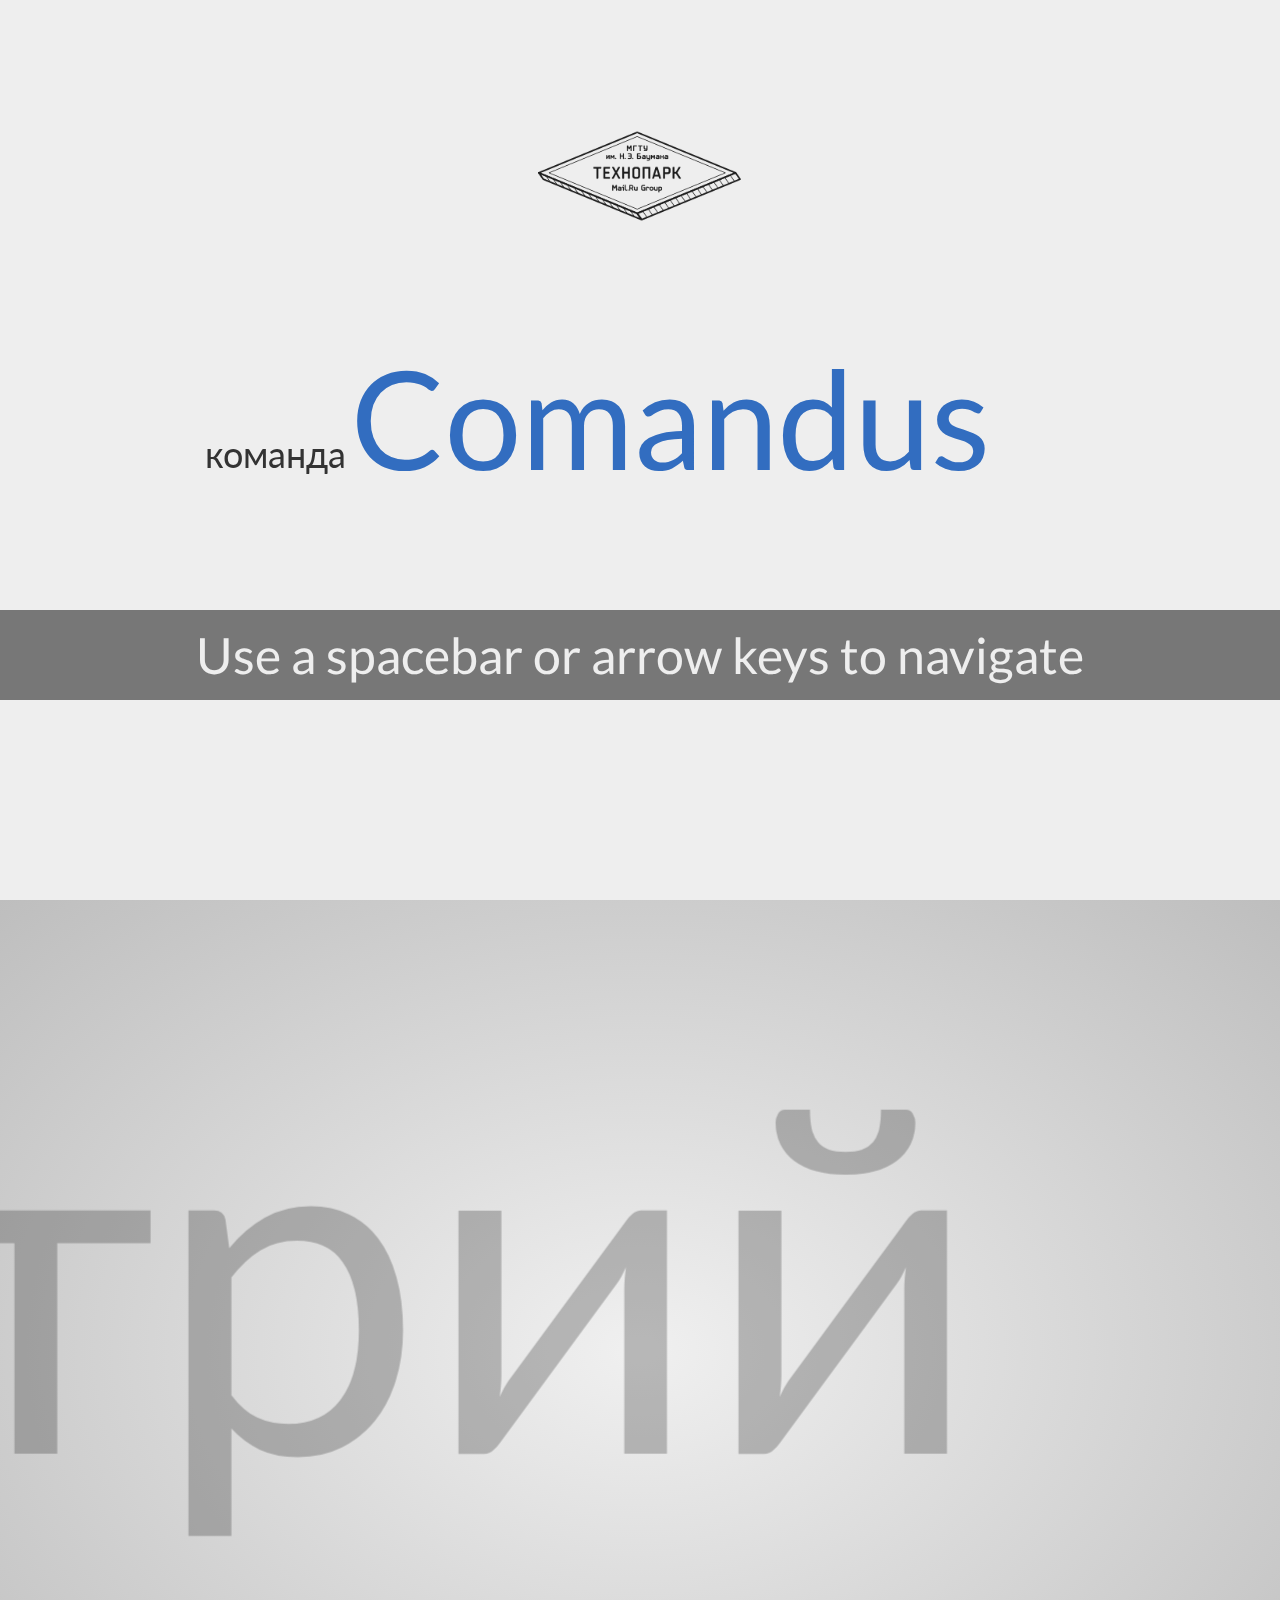
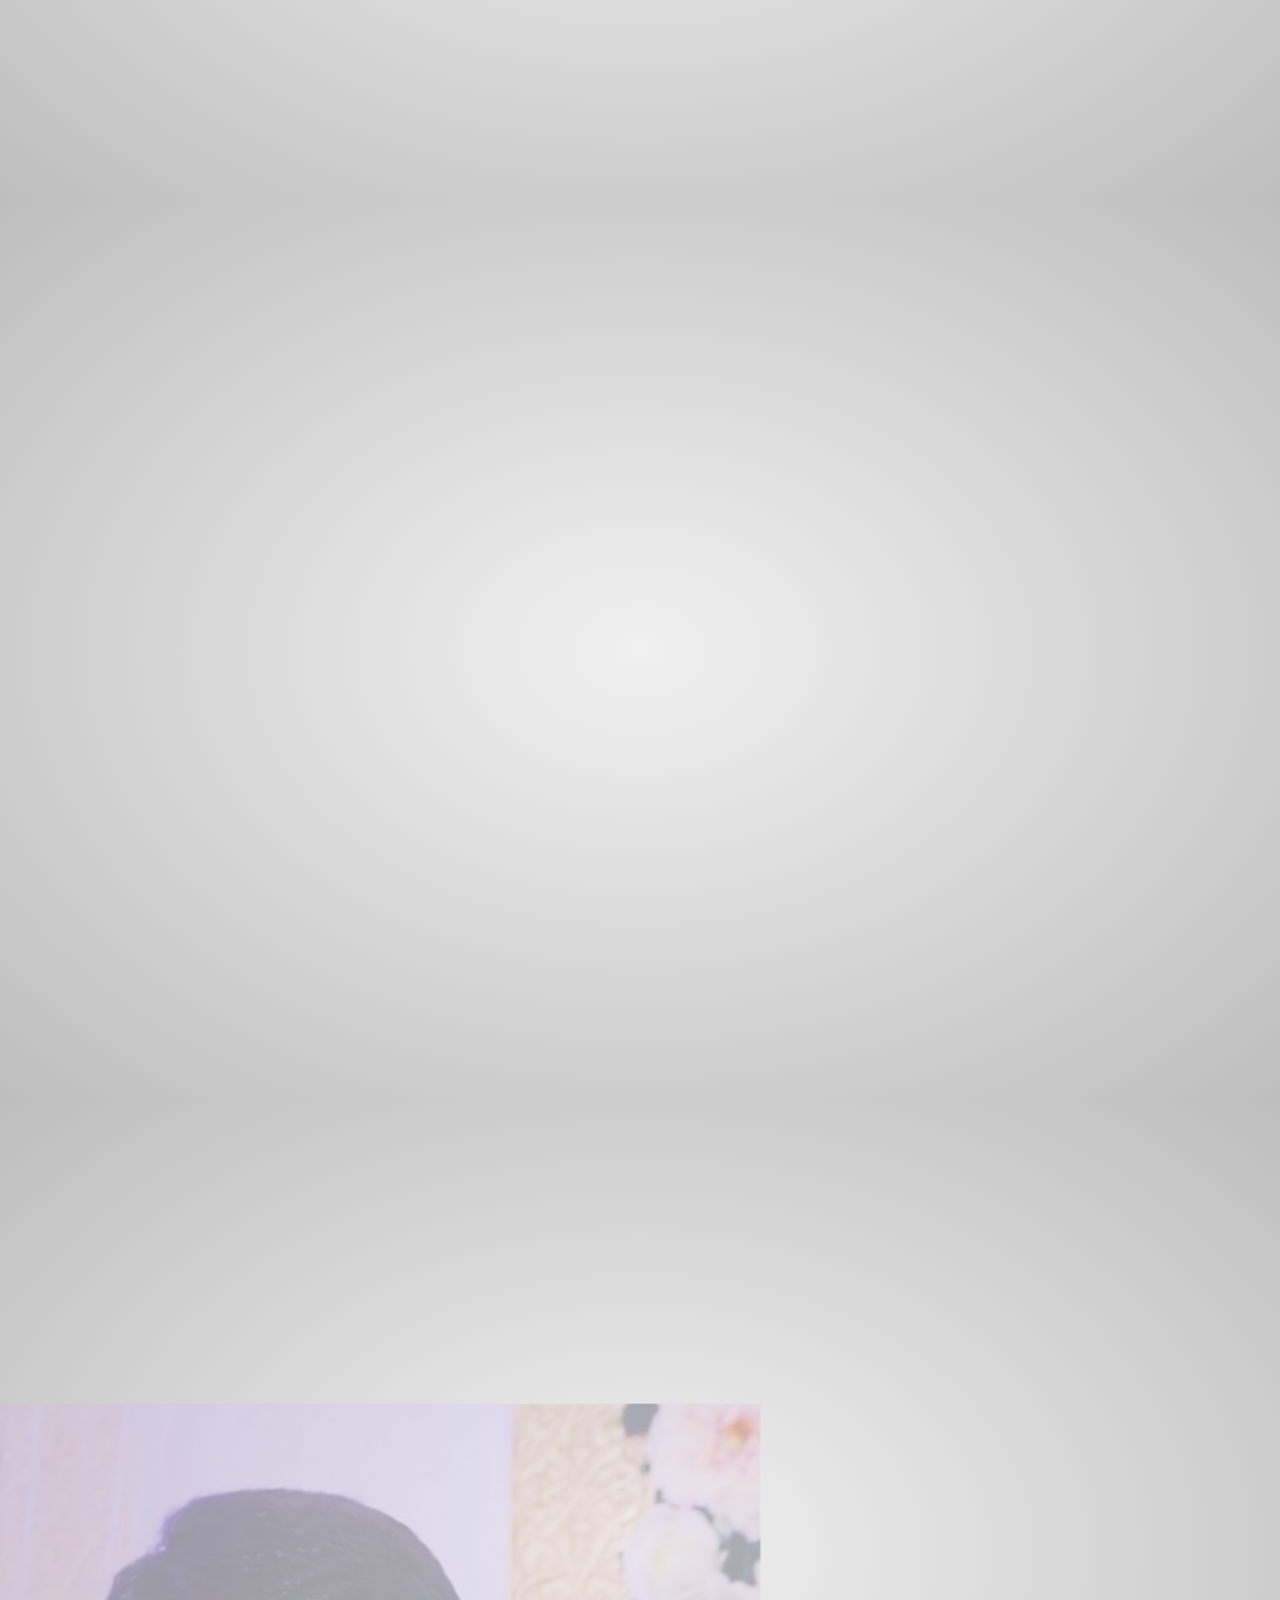
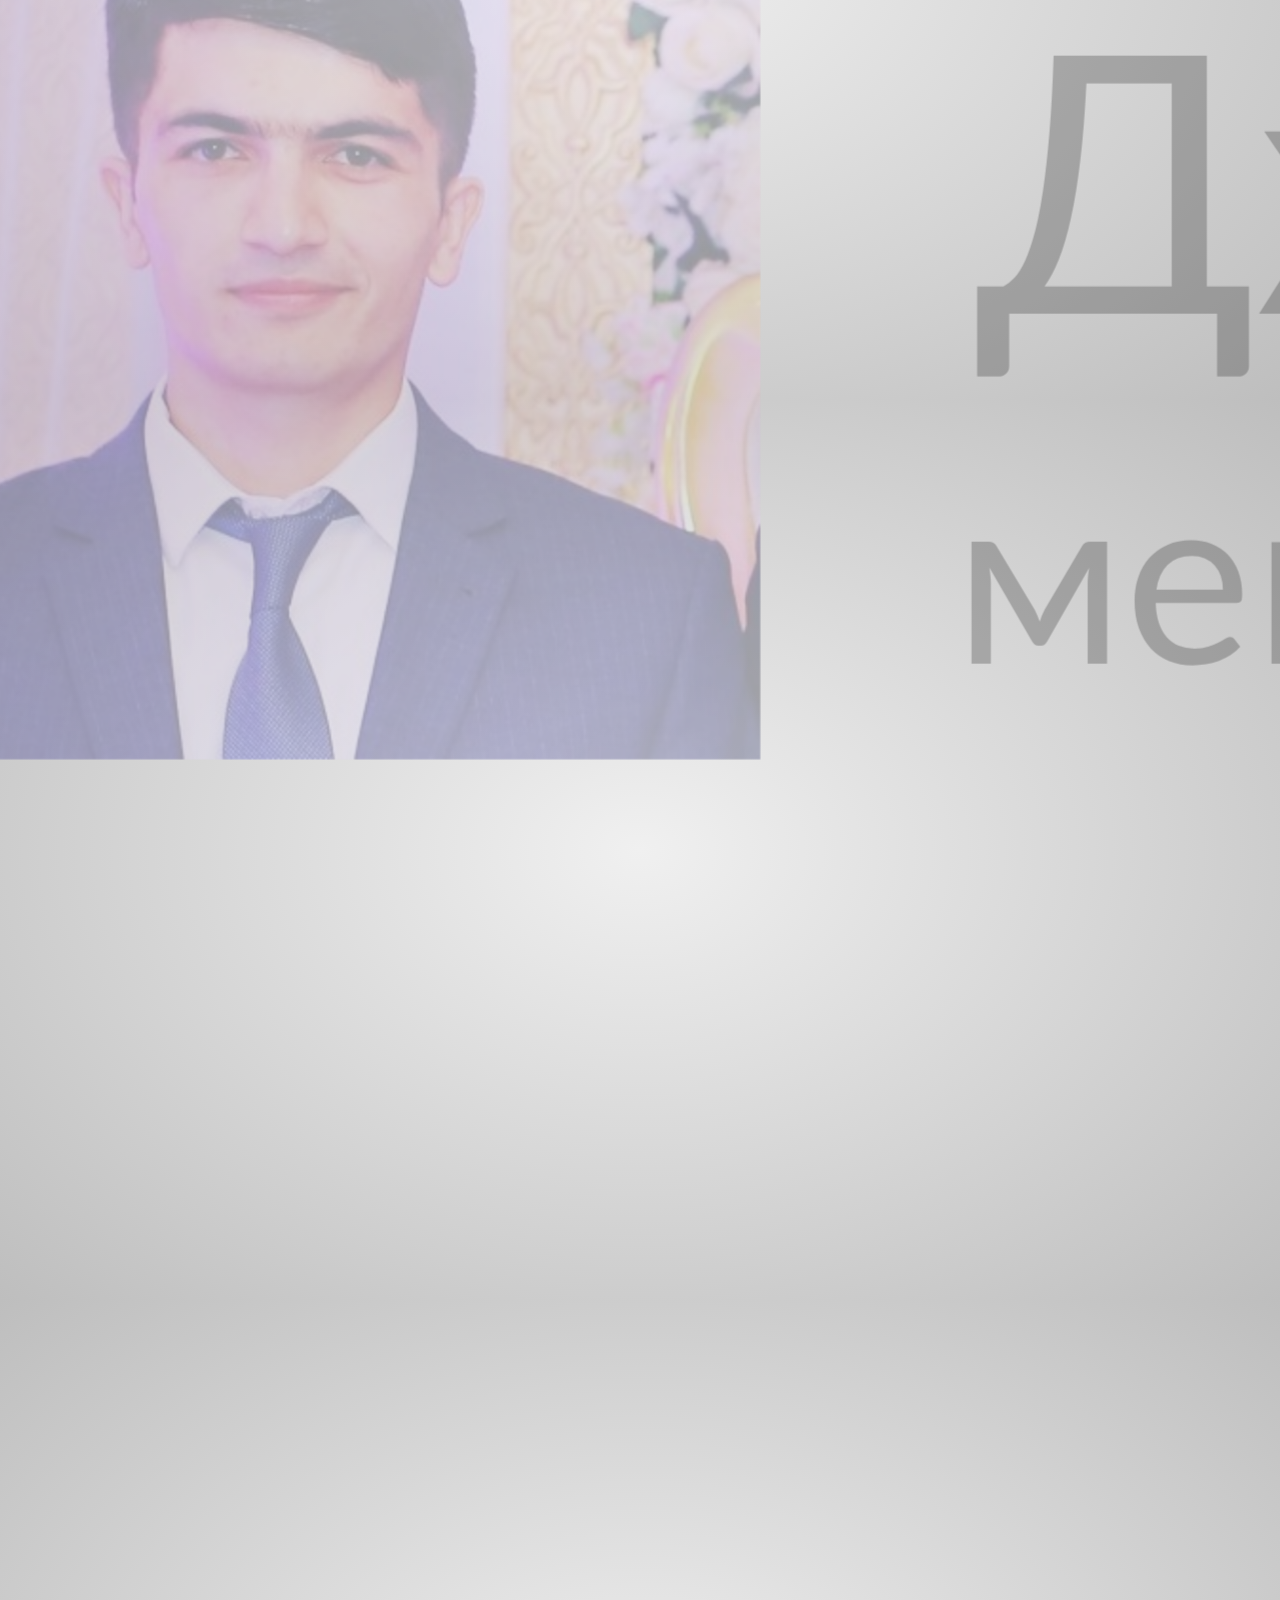
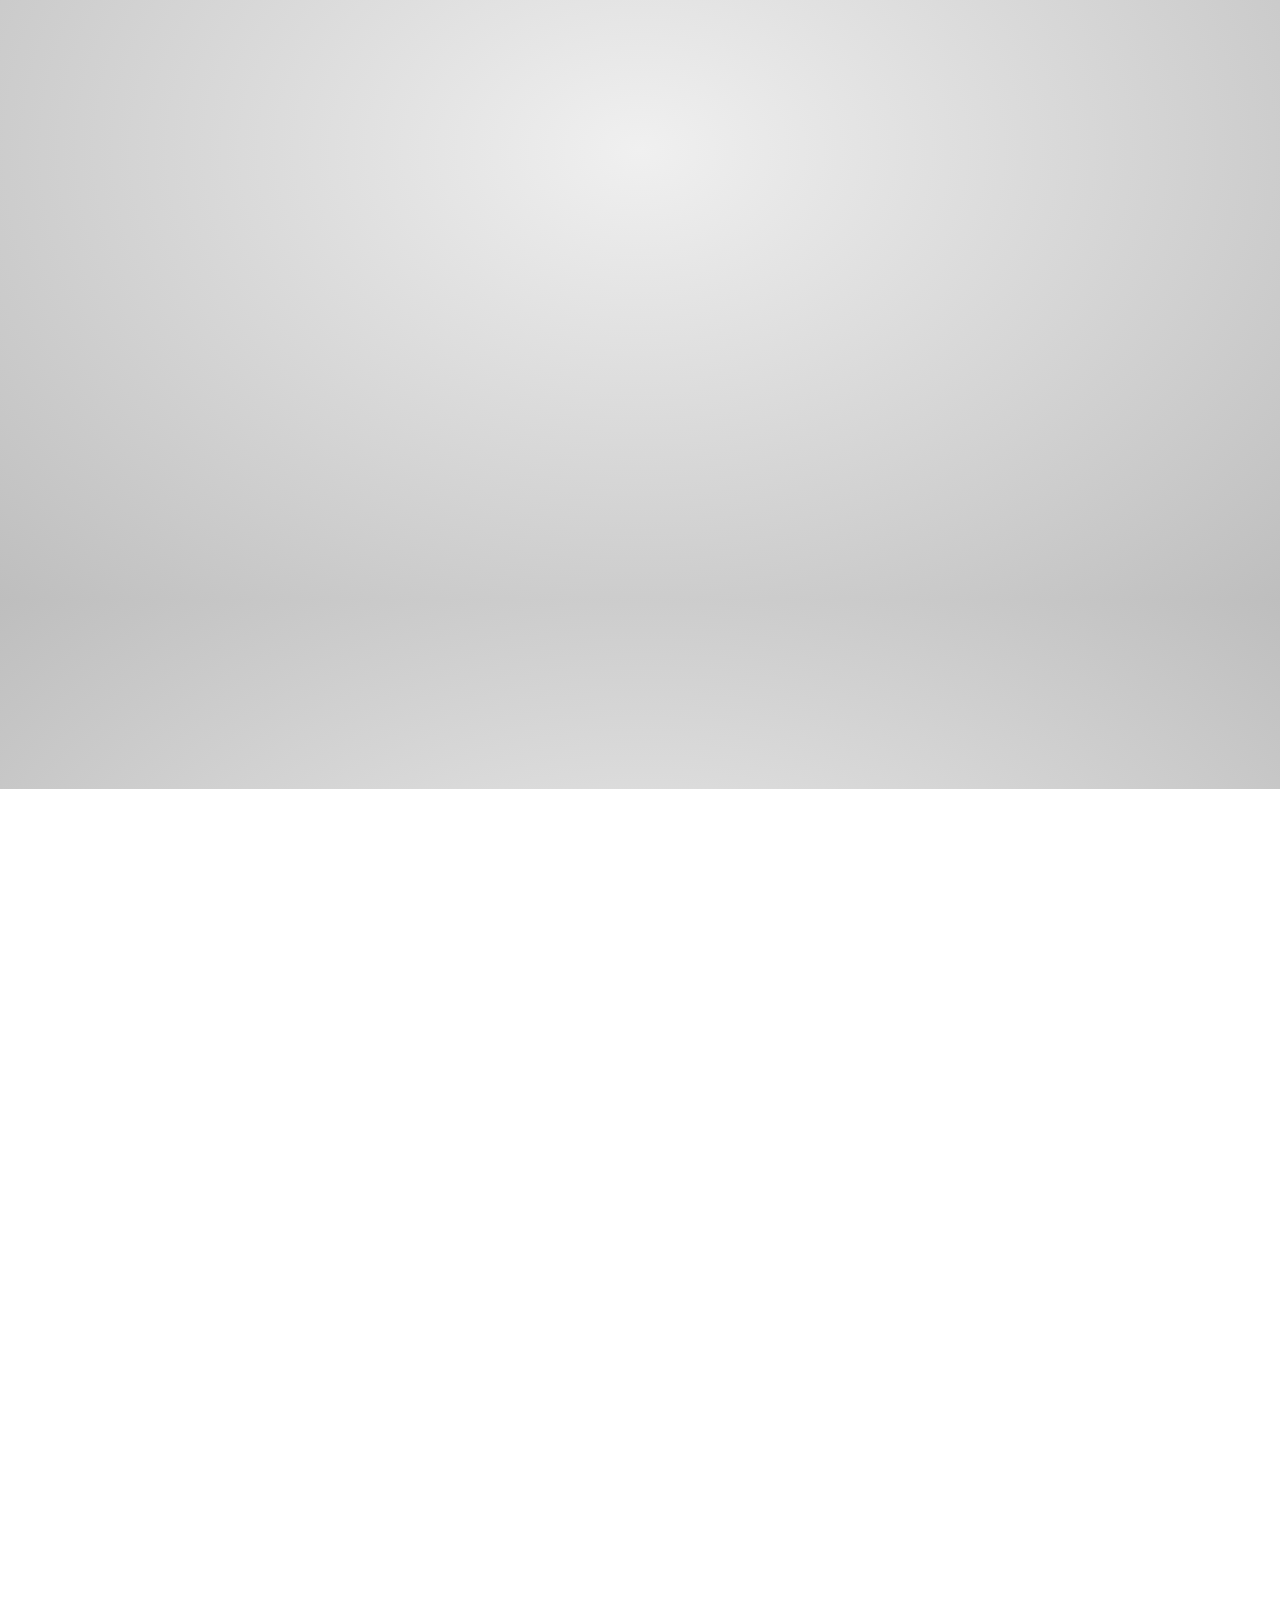
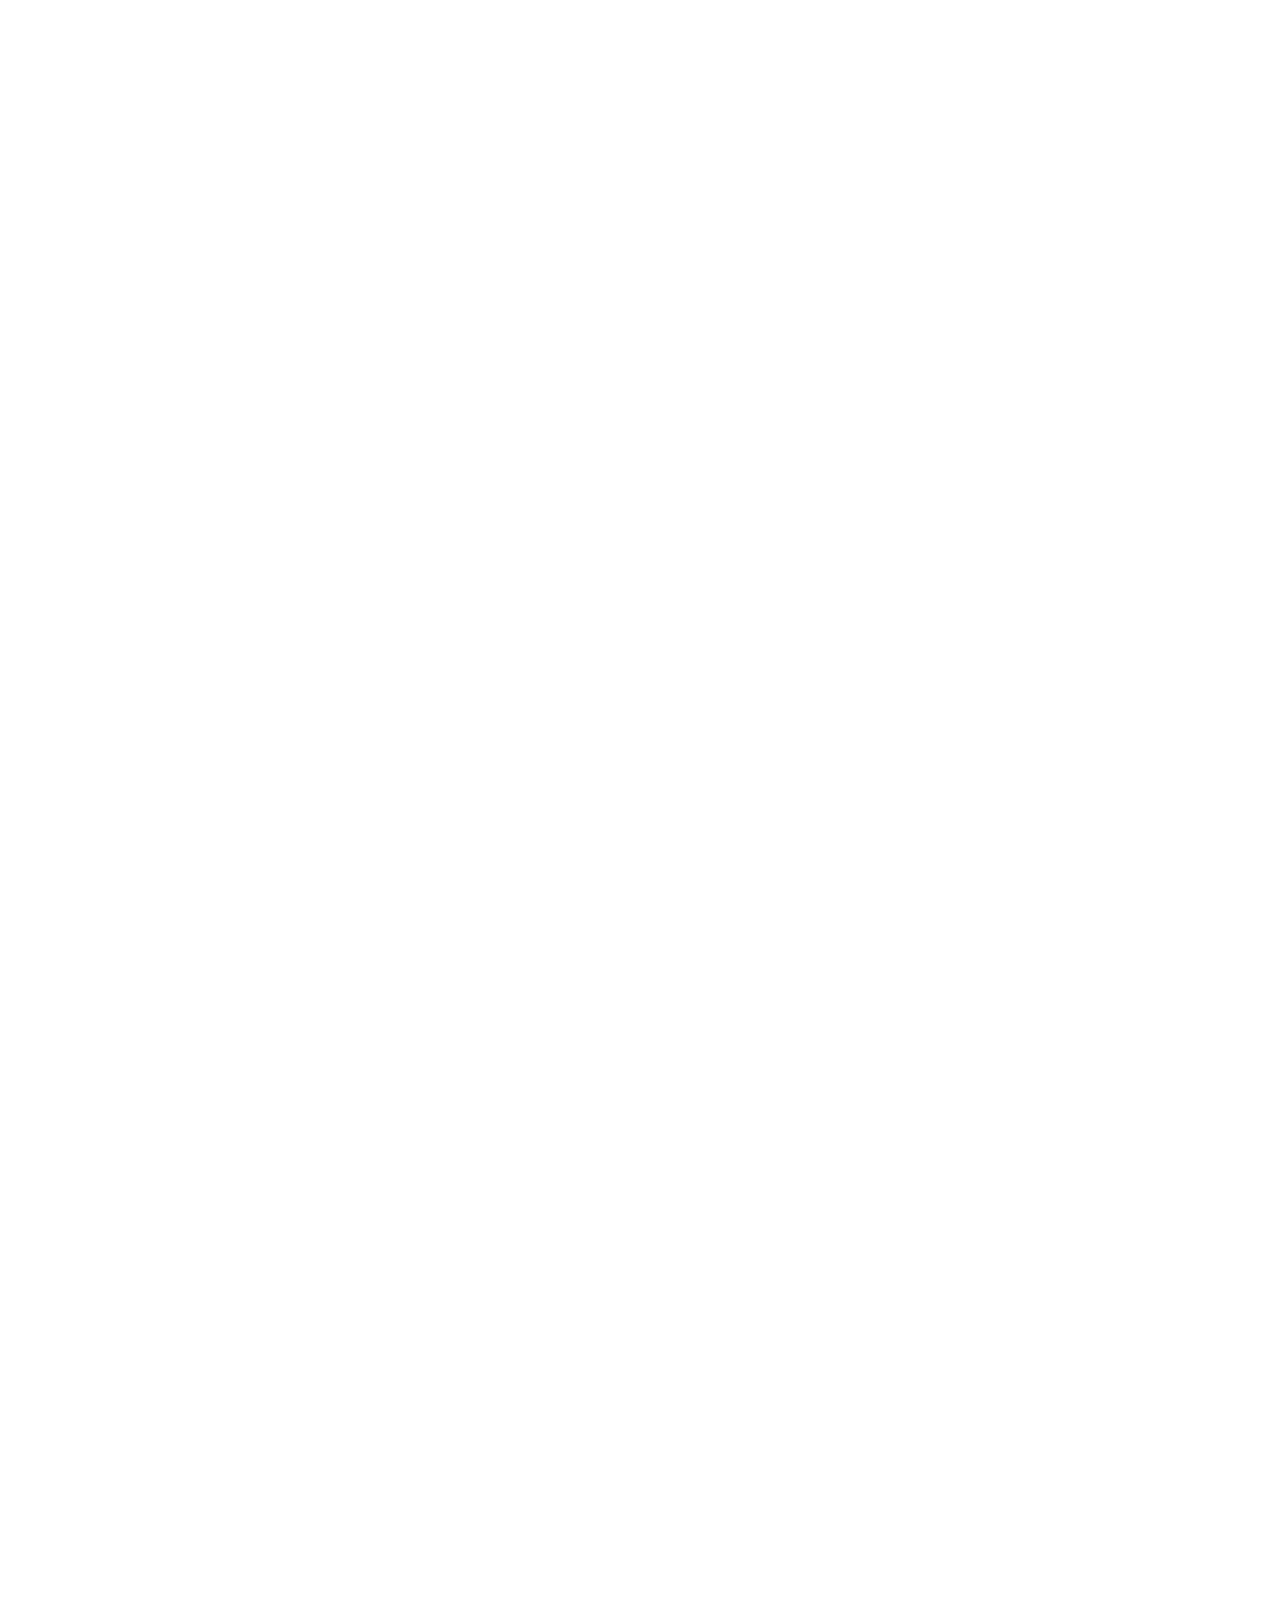
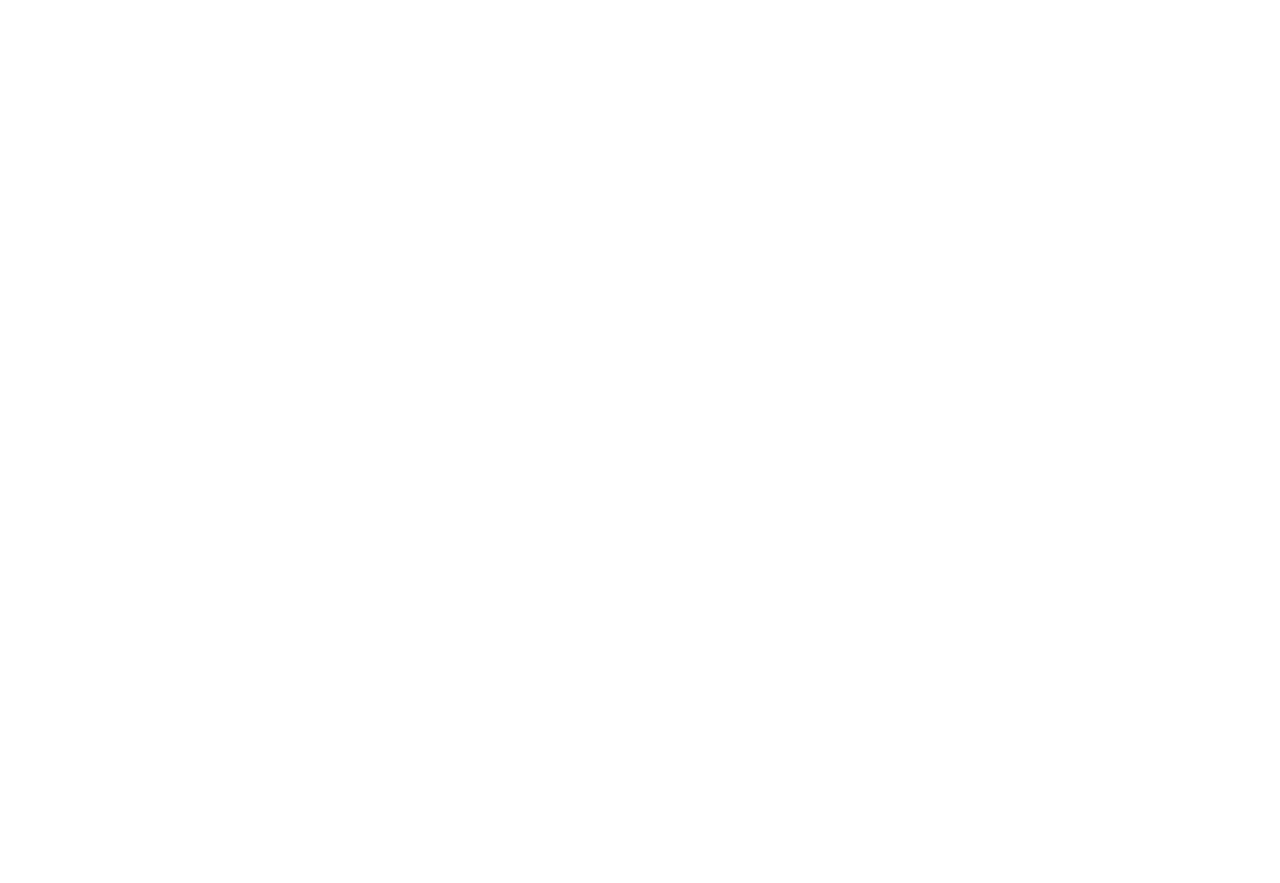
==== strut/index.html @ ec073941 "предзащита" ====
<!-- saved from url=(0058)http://strut.io/editor/preview_export/impress.html#/step-1 -->
<html style="height: 100%;">
<head>
	<meta http-equiv="Content-Type" content="text/html; charset=UTF-8">

	<meta name="viewport" content="width=device-width, minimum-scale=1, maximum-scale=1, user-scalable=no">
	<meta name="apple-mobile-web-app-capable" content="yes">
	<title>Deck Title</title>

	<meta name="description" content="TODO">
	<meta name="author" content="TODO">

	<style>
		.componentContainer {
			position: absolute;
			line-height: normal;
			/*-webkit-transform-origin: 135% 135%;
			-moz-transform-origin: 135% 135%;
			transform-origin: 135% 135%;*/
		}

		.transformContainer {
			-webkit-transform-origin: 0 0;
			-moz-transform-origin: 0 0;
			transform-origin: 0 0;
		}

		.bg {
			width: 100%;
			height: 100%;
		}
	</style>

	<link rel="stylesheet" href="Yunsov%20N_files/default-reset.css">
	<link href="Yunsov%20N_files/main.css" rel="stylesheet" type="text/css">
	<link rel="stylesheet" href="Yunsov%20N_files/default.css" id="theme">
	<link href="Yunsov%20N_files/web-fonts.css" rel="stylesheet" type="text/css">
	<link href="Yunsov%20N_files/backgroundClasses.css" rel="stylesheet" type="text/css">
	<link href="Yunsov%20N_files/surfaceClasses.css" rel="stylesheet" type="text/css">

	<link rel="shortcut icon" href="http://strut.io/editor/preview_export/favicon.png" type="image/png">
	<link rel="apple-touch-icon" href="http://strut.io/editor/preview_export/apple-touch-icon.png" type="image/png">

	<style>
		.reveal.themedArea {
			display: block;
			position: absolute;
			top: 0px;
			left: 0px;
			z-index: 0;
			width: 100%;
			height: 100%;
		}
	</style>

	<script async="" src="https://www.google-analytics.com/analytics.js"></script>
	<script type="text/javascript" src="Yunsov%20N_files/dataset-shim.js.Без названия"></script>
	<script type="text/javascript" src="Yunsov%20N_files/impress.js.Без названия"></script>

	<script src="Yunsov%20N_files/onready.js.Без названия"></script>
	<script src="Yunsov%20N_files/loadPresentation.js.Без названия"></script>
	<script>
		ready(function () {
			if (document.getElementById('launched-placeholder'))
				loadPresentation();

			if (!window.presStarted) {
				startPres(document, window);
				impress().init();
			}

			if ("ontouchstart" in document.documentElement) {
				document.querySelector(".hint").innerHTML =
					"<p>Tap on the left or right to navigate</p>";
			}
		});
	</script>
	<script>
		(function (i, s, o, g, r, a, m) {
			i['GoogleAnalyticsObject'] = r;
			i[r] = i[r] || function () {
				(i[r].q = i[r].q || []).push(arguments)
			}, i[r].l = 1 * new Date();
			a = s.createElement(o),
				m = s.getElementsByTagName(o)[0];
			a.async = 1;
			a.src = g;
			m.parentNode.insertBefore(a, m)
		})(window, document, 'script', 'https://www.google-analytics.com/analytics.js', 'ga');

		ga('create', 'UA-42322531-1', 'strut.io');
		ga('send', 'pageview');
	</script>
</head>
<body class="impress-supported impress-enabled" style="height: 100%; overflow: hidden;">
<style type="text/css">
	/*.example {
		border: 4px groove orange;
	}*/
</style>
<style>

</style>
<style>


</style>
<!-- This is a work around / hack to get the user's browser to download the fonts
 if they decide to save the presentation. -->
<div style="visibility: hidden; width: 0px; height: 0px">
	<img src="Yunsov%20N_files/Lato-Bold.woff">
	<img src="Yunsov%20N_files/HammersmithOne.woff">
	<img src="Yunsov%20N_files/Droid-Sans-Mono.woff">
	<img src="Yunsov%20N_files/Gorditas-Regular.woff">
	<img src="Yunsov%20N_files/FredokaOne-Regular.woff">
	<img src="Yunsov%20N_files/Ubuntu.woff">
	<img src="Yunsov%20N_files/Ubuntu-Bold.woff">
	<img src="Yunsov%20N_files/PressStart2P-Regular.woff">
	<img src="Yunsov%20N_files/Lato-BoldItalic.woff">
	<img src="Yunsov%20N_files/AbrilFatface-Regular.woff">
	<img src="Yunsov%20N_files/Lato-Regular.woff">
</div>

<div class="fallback-message">
	<p>Your browser <b>doesn't support the features required</b> by impress.js, so you are presented with a simplified
		version of this presentation.</p>
	<p>For the best experience please use the latest <b>Chrome</b>, <b>Safari</b> or <b>Firefox</b> browser.</p>
</div>

<div class="bg  strut-surface">
	<div class="bg innerBg strut-slide-0">
		<div id="impress"
			 style="position: absolute; transform-origin: left top 0px; transition: all 0ms ease-in-out 0ms; transform-style: preserve-3d; top: 50%; left: 50%; transform: perspective(3310.34px) scale(0.302083);">
			<div style="position: absolute; transform-origin: left top 0px; transition: all 0ms ease-in-out 0ms; transform-style: preserve-3d; transform: rotateZ(0deg) rotateY(0deg) rotateX(0deg) translate3d(-2457.6px, -2764.8px, 0px);">

				<div class="step active present" data-state="strut-slide-0 bg-surf-grad-smoke "
					 data-x="5789.013333333333" data-y="4224" data-z="100" data-scale="1" id="step-1"
					 style="position: absolute; transform: translate(-50%, -50%) translate3d(5789.01px, 4224px, 100px) rotateX(0deg) rotateY(0deg) rotateZ(0deg) scale(1); transform-style: preserve-3d;">
					<div class=" slideContainer strut-slide-0" style="width: 1024px; height: 768px;">
						<div class="themedArea">

						</div>
						<div class="componentContainer "
							 style="top: 269px; left: 223px; -webkit-transform:   ; -moz-transform:   ; transform:   ; width: NaNpx; height: NaNpx;">
							<div class="transformContainer" style="-webkit-transform: scale(1, 1);
-moz-transform: scale(1, 1);
transform: scale(1, 1)">
								<div style="font-size: 137px;" class="antialias">
									<font color="#326dc0">Comandus</font>
								</div>
							</div>
						</div>
						<div class="componentContainer "
							 style="top: 366px; left: 77px; -webkit-transform:   ; -moz-transform:   ; transform:   ; width: NaNpx; height: NaNpx;">
							<div class="transformContainer" style="-webkit-transform: scale(1, 1);
-moz-transform: scale(1, 1);
transform: scale(1, 1)">
								<div style="font-size: 36px;" class="antialias">
									<font>команда</font>
								</div>
							</div>
						</div>
						<div class="componentContainer "
							 style="top: 32px; left: 410px; -webkit-transform:   ; -moz-transform:   ; transform:   ; width: 204px; height: 156.92px;">
							<div class="transformContainer" style="-webkit-transform: scale(0.78, 0.78);
-moz-transform: scale(0.78, 0.78);
transform: scale(0.78, 0.78)">
								<img src="[data-uri]">
							</div>
						</div>
					</div>
				</div>
				<div class="step past next" data-state="strut-slide-1 bg-surf-grad-smoke " data-x="6553.6"
					 data-y="4807.68" data-scale="10" data-z="100" id="step-2"
					 style="position: absolute; transform: translate(-50%, -50%) translate3d(6553.6px, 4807.68px, 100px) rotateX(0deg) rotateY(0deg) rotateZ(0deg) scale(10); transform-style: preserve-3d;">
					<div class=" slideContainer strut-slide-1" style="width: 1024px; height: 768px;">
						<div class="themedArea">

						</div>
						<div class="componentContainer "
							 style="top: 581px; left: 352px; -webkit-transform:   ; -moz-transform:   ; transform:   ; width: 96px; height: 96px;">
							<div class="transformContainer" style="-webkit-transform: scale(0.19, 0.19);
-moz-transform: scale(0.19, 0.19);
transform: scale(0.19, 0.19)"><img src="./../images/jaxa.jpg">
							</div>
						</div>
						<div class="componentContainer "
							 style="top: 331px; left: 557px; -webkit-transform:   ; -moz-transform:   ; transform:   ; width: 146px; height: 146px;">
							<div class="transformContainer" style="-webkit-transform: scale(0.3, 0.3);
-moz-transform: scale(0.3, 0.3);
transform: scale(0.3, 0.3)"><img src="../images/nozim.jpeg">
							</div>
						</div>
						<div class="componentContainer "
							 style="top: 331px; left: 88px; -webkit-transform:   ; -moz-transform:   ; transform:   ; width: 149px; height: 149.13px;">
							<div class="transformContainer" style="-webkit-transform: scale(0.13, 0.13);
-moz-transform: scale(0.13, 0.13);
transform: scale(0.13, 0.13)"><img src="./../images/dima.jpg">
							</div>
						</div>
						<div class="componentContainer "
							 style="top: 138px; left: 562px; -webkit-transform:   ; -moz-transform:   ; transform:   ; width: 143px; height: 143px;">
							<div class="transformContainer" style="-webkit-transform: scale(0.22, 0.22);
-moz-transform: scale(0.22, 0.22);
transform: scale(0.22, 0.22)"><img src="./../images/sasha.jpg">
							</div>
						</div>
						<div class="componentContainer "
							 style="top: 143px; left: 88px; -webkit-transform:   ; -moz-transform:   ; transform:   ; width: 147px; height: 146.8px;">
							<div class="transformContainer" style="-webkit-transform: scale(0.2, 0.2);
-moz-transform: scale(0.2, 0.2);
transform: scale(0.2, 0.2)"><img src="./../images/dasha.jpg">
							</div>
						</div>
						<div class="componentContainer "
							 style="top: 596px; left: 469px; -webkit-transform:   ; -moz-transform:   ; transform:   ; width: NaNpx; height: NaNpx;">
							<div class="transformContainer" style="-webkit-transform: scale(1, 1);
-moz-transform: scale(1, 1);
transform: scale(1, 1)">
								<div style="font-size: 36px;" class="antialias">
									Джахонгир<br>
								</div>
							</div>
						</div>
						<div class="componentContainer "
							 style="top: 181px; left: 730px; -webkit-transform:   ; -moz-transform:   ; transform:   ; width: NaNpx; height: NaNpx;">
							<div class="transformContainer" style="-webkit-transform: scale(1, 1);
-moz-transform: scale(1, 1);
transform: scale(1, 1)">
								<div style="font-size: 48px;" class="antialias">
									Александр<br>
								</div>
							</div>
						</div>
						<div class="componentContainer "
							 style="top: 186px; left: 259px; -webkit-transform:   ; -moz-transform:   ; transform:   ; width: NaNpx; height: NaNpx;">
							<div class="transformContainer" style="-webkit-transform: scale(1, 1);
-moz-transform: scale(1, 1);
transform: scale(1, 1)">
								<div style="font-size: 48px;" class="antialias">
									Даша<br>
								</div>
							</div>
						</div>
						<div class="componentContainer "
							 style="top: 379px; left: 263px; -webkit-transform:   ; -moz-transform:   ; transform:   ; width: NaNpx; height: NaNpx;">
							<div class="transformContainer" style="-webkit-transform: scale(1, 1);
-moz-transform: scale(1, 1);
transform: scale(1, 1)">
								<div style="font-size: 48px;" class="antialias">
									Дмитрий<br>
								</div>
							</div>
						</div>
						<div class="componentContainer "
							 style="top: 17px; left: 334px; -webkit-transform:   ; -moz-transform:   ; transform:   ; width: NaNpx; height: NaNpx;">
							<div class="transformContainer" style="-webkit-transform: scale(1, 1);
-moz-transform: scale(1, 1);
transform: scale(1, 1)">
								<div style="font-size: 61px;" class="antialias">
									Участники<br>
								</div>
							</div>
						</div>
						<div class="componentContainer "
							 style="top: 643px; left: 467px; -webkit-transform:   ; -moz-transform:   ; transform:   ; width: NaNpx; height: NaNpx;">
							<div class="transformContainer" style="-webkit-transform: scale(1, 1);
-moz-transform: scale(1, 1);
transform: scale(1, 1)">
								<div style="font-size: 24px;" class="antialias">
									<font>ментор</font>
								</div>
							</div>
						</div>
						<div class="componentContainer "
							 style="top: 449px; left: 264px; -webkit-transform:   ; -moz-transform:   ; transform:   ; width: NaNpx; height: NaNpx;">
							<div class="transformContainer" style="-webkit-transform: scale(1, 1);
-moz-transform: scale(1, 1);
transform: scale(1, 1)">
								<div style="font-size: 24px;" class="antialias">
									<font>Бэкенд</font>
								</div>
							</div>
						</div>
						<div class="componentContainer "
							 style="top: 256px; left: 257px; -webkit-transform:   ; -moz-transform:   ; transform:   ; width: NaNpx; height: NaNpx;">
							<div class="transformContainer" style="-webkit-transform: scale(1, 1);
-moz-transform: scale(1, 1);
transform: scale(1, 1)">
								<div style="font-size: 24px;" class="antialias">
									<font>Бэкенд</font>
								</div>
							</div>
						</div>
						<div class="componentContainer "
							 style="top: 241px; left: 726px; -webkit-transform:   ; -moz-transform:   ; transform:   ; width: NaNpx; height: NaNpx;">
							<div class="transformContainer" style="-webkit-transform: scale(1, 1);
-moz-transform: scale(1, 1);
transform: scale(1, 1)">
								<div style="font-size: 24px;" class="antialias">
									<font>Фронтенд</font>
								</div>
							</div>
						</div>
						<div class="componentContainer "
							 style="top: 442px; left: 737px; -webkit-transform:   ; -moz-transform:   ; transform:   ; width: NaNpx; height: NaNpx;">
							<div class="transformContainer" style="-webkit-transform: scale(1, 1);
-moz-transform: scale(1, 1);
transform: scale(1, 1)">
								<div style="font-size: 24px;" class="antialias">
									<font>Фуллстек</font>
								</div>
							</div>
						</div>
						<div class="componentContainer "
							 style="top: 382px; left: 738px; -webkit-transform:   ; -moz-transform:   ; transform:   ; width: NaNpx; height: NaNpx;">
							<div class="transformContainer" style="-webkit-transform: scale(1, 1);
-moz-transform: scale(1, 1);
transform: scale(1, 1)">
								<div style="font-size: 48px;" class="antialias">
									Нозим<br>
								</div>
							</div>
						</div>
					</div>
				</div>


				<div class="step past" data-state="strut-slide-2 bg-surf-grad-smoke " data-x="6594.56" data-y="4945.92"
					 data-scale="10" data-z="100" id="step-3"
					 style="position: absolute; transform: translate(-50%, -50%) translate3d(6594.56px, 4945.92px, 100px) rotateX(0deg) rotateY(0deg) rotateZ(0deg) scale(10); transform-style: preserve-3d;">
					<div class=" slideContainer strut-slide-2" style="width: 1024px; height: 768px;">
						<div class="themedArea">

						</div>
						<div class="componentContainer "
							 style="top: 97px; left: 190px; -webkit-transform:   ; -moz-transform:   ; transform:   ; width: 61px; height: 61px;">
							<div class="transformContainer" style="-webkit-transform: scale(0.25, 0.25);
-moz-transform: scale(0.25, 0.25);
transform: scale(0.25, 0.25)"><img src="./../images/gopher.png">
							</div>
						</div>
						<div class="componentContainer "
							 style="top: 112px; left: 649px; -webkit-transform:   ; -moz-transform:   ; transform:   ; width: 83px; height: 46.66px;">
							<div class="transformContainer" style="-webkit-transform: scale(0.14, 0.14);
-moz-transform: scale(0.14, 0.14);
transform: scale(0.14, 0.14)"><img src="./../images/js.png">
							</div>
						</div>
						<div class="componentContainer "
							 style="top: 299px; left: 659px; -webkit-transform: rotate(-3.12rad)  ; -moz-transform: rotate(-3.12rad)  ; transform: rotate(-3.12rad)  ; width: 52px; height: 52px;">
							<div class="transformContainer" style="-webkit-transform: scale(0.22, 0.22);
-moz-transform: scale(0.22, 0.22);
transform: scale(0.22, 0.22)"><img src="./../images/gopher.png">
							</div>
						</div>
						<div class="componentContainer "
							 style="top: 300px; left: 598px; -webkit-transform: rotate(0.02rad)  ; -moz-transform: rotate(0.02rad)  ; transform: rotate(0.02rad)  ; width: 83px; height: 46.66px;">
							<div class="transformContainer" style="-webkit-transform: scale(0.14, 0.14);
-moz-transform: scale(0.14, 0.14);
transform: scale(0.14, 0.14)"><img src="./../images/js.png">
							</div>
						</div>
						<div class="componentContainer "
							 style="top: 293px; left: 195px; -webkit-transform:   ; -moz-transform:   ; transform:   ; width: 61px; height: 61px;">
							<div class="transformContainer" style="-webkit-transform: scale(0.25, 0.25);
-moz-transform: scale(0.25, 0.25);
transform: scale(0.25, 0.25)"><img src="./../images/gopher.png">
							</div>
						</div>
					</div>
				</div>
				<div class="step future" data-state="strut-slide-3 bg-surf-grad-smoke " data-x="3563.52"
					 data-y="11120.64" data-rotate-y="85.94366926962348" data-scale="4" data-z="100" id="step-4"
					 style="position: absolute; transform: translate(-50%, -50%) translate3d(3563.52px, 11120.6px, 100px) rotateX(0deg) rotateY(85.9437deg) rotateZ(0deg) scale(4); transform-style: preserve-3d;">
					<div class=" slideContainer strut-slide-3" style="width: 1024px; height: 768px;">
						<div class="themedArea">

						</div>
						<div class="componentContainer "
							 style="top: 312px; left: 116px; -webkit-transform:   ; -moz-transform:   ; transform:   ; width: NaNpx; height: NaNpx;">
							<div class="transformContainer" style="-webkit-transform: scale(1, 1);
-moz-transform: scale(1, 1);
transform: scale(1, 1)">
								<div style="font-size: 36px;" class="antialias">
									<font face="Ubuntu">название проекта</font>
								</div>
							</div>
						</div>
						<div class="componentContainer "
							 style="top: 204px; left: 111px; -webkit-transform:   ; -moz-transform:   ; transform:   ; width: NaNpx; height: NaNpx;">
							<div class="transformContainer" style="-webkit-transform: scale(1, 1);
-moz-transform: scale(1, 1);
transform: scale(1, 1)">
								<div style="font-size: 104px;" class="antialias">
									<font color="#326dc0">FWork</font><br>
								</div>
							</div>
						</div>
						<div class="componentContainer "
							 style="top: 394px; left: 115px; -webkit-transform:   ; -moz-transform:   ; transform:   ; width: NaNpx; height: NaNpx;">
							<div class="transformContainer" style="-webkit-transform: scale(1, 1);
-moz-transform: scale(1, 1);
transform: scale(1, 1)">
								<div style="font-size: 60px;" class="antialias">
									<font face="Ubuntu">биржа удаленной работы</font><br>
								</div>
							</div>
						</div>
					</div>
				</div>
				<div class="step future" data-state="strut-slide-4 bg-surf-grad-smoke " data-x="10540.373333333333"
					 data-y="11888.64" data-rotate-y="88.23550045014677" data-scale="2" data-z="100" id="step-5"
					 style="position: absolute; transform: translate(-50%, -50%) translate3d(10540.4px, 11888.6px, 100px) rotateX(0deg) rotateY(88.2355deg) rotateZ(0deg) scale(2); transform-style: preserve-3d;">
					<div class=" slideContainer strut-slide-4" style="width: 1024px; height: 768px;">
						<div class="themedArea">

						</div>
						<div class="componentContainer "
							 style="top: 85px; left: 292px; -webkit-transform:   ; -moz-transform:   ; transform:   ; width: 447px; height: 447px;">
							<div class="transformContainer" style="-webkit-transform: scale(0.39, 0.39);
-moz-transform: scale(0.39, 0.39);
transform: scale(0.39, 0.39)"><img src="./../images/qr-code.png">
							</div>
						</div>
						<div class="componentContainer "
							 style="top: 586px; left: 234px; -webkit-transform:   ; -moz-transform:   ; transform:   ; width: NaNpx; height: NaNpx;">
							<div class="transformContainer" style="-webkit-transform: scale(1, 1);
-moz-transform: scale(1, 1);
transform: scale(1, 1)">
								<div style="font-size: 52px;" class="antialias">
									<font><a href="https://comandus.now.sh/" target="_blank">https://comandus.now.sh</a></font>
								</div>
							</div>
						</div>
					</div>
				</div>
				<div class="step future" data-state="strut-slide-5 bg-surf-grad-smoke " data-x="14199.466666666667"
					 data-y="2288.64" data-scale="2" data-z="100" id="step-6"
					 style="position: absolute; transform: translate(-50%, -50%) translate3d(14199.5px, 2288.64px, 100px) rotateX(0deg) rotateY(0deg) rotateZ(0deg) scale(2); transform-style: preserve-3d;">
					<div class=" slideContainer strut-slide-5" style="width: 1024px; height: 768px;">
						<div class="themedArea">

						</div>
						<div class="componentContainer "
							 style="top: 200px; left: 116px; -webkit-transform:   ; -moz-transform:   ; transform:   ; width: NaNpx; height: NaNpx;">
							<div class="transformContainer" style="-webkit-transform: scale(1, 1);
-moz-transform: scale(1, 1);
transform: scale(1, 1)">
								<div style="font-size: 26px;" class="antialias">
									<br>
									<ul>
										<li>Регистрация как фрилансер и как заказчик</li>
									</ul>
									<div><br></div>
									<ul>
										<li>Разместить заказ (категория, название, описание, бюджет)</li>
									</ul>
									<div><br></div>
									<ul>
										<li>Возможность откликаться на заказ фрилансерам</li>
									</ul>
									<div><br></div>
									<ul>
										<li>Разместить вакансию</li>
									</ul>
									<div><br></div>
									<ul>
										<li>Отзывы и оценки (и заказу и фрилансерам)</li>
									</ul>
									<div><br></div>
									<ul>
										<li>Хороший поиск с фильтром</li>
									</ul>
								</div>
							</div>
						</div>
						<div class="componentContainer "
							 style="top: 110px; left: 73px; -webkit-transform:   ; -moz-transform:   ; transform:   ; width: NaNpx; height: NaNpx;">
							<div class="transformContainer" style="-webkit-transform: scale(1, 1);
-moz-transform: scale(1, 1);
transform: scale(1, 1)">
								<div style="font-size: 52px;" class="antialias">
									<font face="Ubuntu">Основные фичи проекта</font><br>
								</div>
							</div>
						</div>
					</div>
				</div>
				<div class="step future" data-state="strut-slide-6 bg-surf-grad-smoke " data-x="14390.613333333333"
					 data-y="4531.2" data-scale="3" data-z="100" id="step-7"
					 style="position: absolute; transform: translate(-50%, -50%) translate3d(14390.6px, 4531.2px, 100px) rotateX(0deg) rotateY(0deg) rotateZ(0deg) scale(3); transform-style: preserve-3d;">
					<div class=" slideContainer strut-slide-6" style="width: 1024px; height: 768px;">
						<div class="themedArea">

						</div>
						<div class="componentContainer "
							 style="top: 201px; left: 116px; -webkit-transform:   ; -moz-transform:   ; transform:   ; width: NaNpx; height: NaNpx;">
							<div class="transformContainer" style="-webkit-transform: scale(1, 1);
-moz-transform: scale(1, 1);
transform: scale(1, 1)">
								<div style="font-size: 26px;" class="antialias">
									<br>
									<ul>
										<li>Регистрация как фрилансер и как заказчик <font color="#5bbe39">DONE</font>
										</li>
									</ul>
									<div><br></div>
									<ul>
										<li>Разместить заказ (категория, название, описание, бюджет) <font
												color="#5bbe39">DONE</font></li>
									</ul>
									<div><br></div>
									<ul>
										<li>Возможность откликаться на заказ фрилансерам <font
												color="#5bbe39">DONE</font></li>
									</ul>
									<div><br></div>
									<ul>
										<li>Разместить вакансию <font color="#5bbe39">DONE</font></li>
									</ul>
									<div><br></div>
									<ul>
										<li>Отзывы и оценки (и заказу и фрилансерам) <font color="#f9b400">DOING</font>
										</li>
									</ul>
									<div><br></div>
									<ul>
										<li>Хороший поиск с фильтром <font color="#f9b400">DOING</font></li>
									</ul>
								</div>
							</div>
						</div>
						<div class="componentContainer "
							 style="top: 110px; left: 73px; -webkit-transform:   ; -moz-transform:   ; transform:   ; width: NaNpx; height: NaNpx;">
							<div class="transformContainer" style="-webkit-transform: scale(1, 1);
-moz-transform: scale(1, 1);
transform: scale(1, 1)">
								<div style="font-size: 52px;" class="antialias">
									<font face="Ubuntu">Основные фичи проекта</font><br>
								</div>
							</div>
						</div>
					</div>
				</div>
				<div class="step future" data-state="strut-slide-7 bg-surf-grad-smoke " data-x="19729.066666666666"
					 data-y="2580.48" data-rotate-x="-49.274370381250804" data-rotate-y="87.08958485988514"
					 data-scale="3" data-z="100" id="step-8"
					 style="position: absolute; transform: translate(-50%, -50%) translate3d(19729.1px, 2580.48px, 100px) rotateX(-49.2744deg) rotateY(87.0896deg) rotateZ(0deg) scale(3); transform-style: preserve-3d;">
					<div class=" slideContainer strut-slide-7" style="width: 1024px; height: 768px;">
						<div class="themedArea">

						</div>
						<div class="componentContainer "
							 style="top: 64px; left: 96px; -webkit-transform:   ; -moz-transform:   ; transform:   ; width: NaNpx; height: NaNpx;">
							<div class="transformContainer" style="-webkit-transform: scale(1, 1);
-moz-transform: scale(1, 1);
transform: scale(1, 1)">
								<div style="font-size: 76px;" class="antialias">
									<font face="Ubuntu">Аналоги</font>
								</div>
							</div>
						</div>
						<div class="componentContainer "
							 style="top: 194px; left: 98px; -webkit-transform:   ; -moz-transform:   ; transform:   ; width: NaNpx; height: NaNpx;">
							<div class="transformContainer" style="-webkit-transform: scale(1, 1);
-moz-transform: scale(1, 1);
transform: scale(1, 1)">
								<div style="font-size: 69px;" class="antialias">
									<font face="Ubuntu">fl.ru<br>freelance.ru<br></font>freelancer.com<br>upwork.com<br>fiverr.com<br>
								</div>
							</div>
						</div>
					</div>
				</div>
				<div class="step future" data-state="strut-slide-8 bg-surf-grad-smoke " data-x="22992.213333333333"
					 data-y="5606.4" data-scale="3" data-z="100" id="step-9"
					 style="position: absolute; transform: translate(-50%, -50%) translate3d(22992.2px, 5606.4px, 100px) rotateX(0deg) rotateY(0deg) rotateZ(0deg) scale(3); transform-style: preserve-3d;">
					<div class=" slideContainer strut-slide-8" style="width: 1024px; height: 768px;">
						<div class="themedArea">

						</div>
						<div class="componentContainer "
							 style="top: 78px; left: 87px; -webkit-transform:   ; -moz-transform:   ; transform:   ; width: NaNpx; height: NaNpx;">
							<div class="transformContainer" style="-webkit-transform: scale(1, 1);
-moz-transform: scale(1, 1);
transform: scale(1, 1)">
								<div style="font-size: 56px;" class="antialias">
									<font face="Ubuntu">Наши преимущества</font><br>
								</div>
							</div>
						</div>
						<div class="componentContainer "
							 style="top: 214px; left: 101px; -webkit-transform:   ; -moz-transform:   ; transform:   ; width: NaNpx; height: NaNpx;">
							<div class="transformContainer" style="-webkit-transform: scale(1, 1);
-moz-transform: scale(1, 1);
transform: scale(1, 1)">
								<div style="font-size: 39px;" class="antialias">
									<font face="Ubuntu">у нас классная команда</font>
								</div>
							</div>
						</div>
					</div>
				</div>
				<div class="step future" data-state="strut-slide-9 bg-surf-grad-smoke " data-x="19251.2"
					 data-y="7848.96" data-scale="3" data-z="100" id="step-10"
					 style="position: absolute; transform: translate(-50%, -50%) translate3d(19251.2px, 7848.96px, 100px) rotateX(0deg) rotateY(0deg) rotateZ(0deg) scale(3); transform-style: preserve-3d;">
					<div class=" slideContainer strut-slide-9" style="width: 1024px; height: 768px;">
						<div class="themedArea">

						</div>
						<div class="componentContainer "
							 style="top: 59px; left: 8px; -webkit-transform:   ; -moz-transform:   ; transform:   ; width: 1004px; height: 575.58px;">
							<div class="transformContainer" style="-webkit-transform: scale(1.19, 1.19);
-moz-transform: scale(1.19, 1.19);
transform: scale(1.19, 1.19)"><img src="./../images/mac.png">
							</div>
						</div>
						<div class="componentContainer "
							 style="top: 89px; left: 203px; -webkit-transform:   ; -moz-transform:   ; transform:   ; width: 604px; height: 483.2px;">
							<div class="transformContainer" style="-webkit-transform: scale(0.63, 0.63);
-moz-transform: scale(0.63, 0.63);
transform: scale(0.63, 0.63)">
									<iframe width="960" height="768" src="./Deck Title_files/saved_resource.html"></iframe>
							</div>
						</div>
					</div>
				</div>
				<div class="step future" data-state="strut-slide-10 bg-surf-grad-smoke " data-x="22910.293333333335"
					 data-y="10798.08" data-scale="3" data-z="100" id="step-11"
					 style="position: absolute; transform: translate(-50%, -50%) translate3d(22910.3px, 10798.1px, 100px) rotateX(0deg) rotateY(0deg) rotateZ(0deg) scale(3); transform-style: preserve-3d;">
					<div class=" slideContainer strut-slide-10" style="width: 1024px; height: 768px;">
						<div class="themedArea">

						</div>
						<div class="componentContainer "
							 style="top: 322px; left: 187px; -webkit-transform:   ; -moz-transform:   ; transform:   ; width: NaNpx; height: NaNpx;">
							<div class="transformContainer" style="-webkit-transform: scale(1, 1);
-moz-transform: scale(1, 1);
transform: scale(1, 1)">
								<div style="font-size: 65px;" class="antialias">
									Спасибо за внимание<br>
								</div>
							</div>
						</div>
					</div>
				</div>


<!--				<div id="overview" class="step future" data-state="strut-slide-overview" data-x="31894.18666666667"-->
<!--					 data-y="14407.68" data-scale="9"-->
<!--					 style="position: absolute; transform: translate(-50%, -50%) translate3d(31894.2px, 14407.7px, 0px) rotateX(0deg) rotateY(0deg) rotateZ(0deg) scale(9); transform-style: preserve-3d;"></div>-->

				<div id="overview" class="step past prev" data-state="strut-slide-overview" data-x="13277.866666666667"
					 data-y="7088.64" data-scale="9" data-z="100"
					 style="position: absolute; transform: translate(-50%, -50%) translate3d(13277.9px, 7088.64px, 100px) rotateX(0deg) rotateY(0deg) rotateZ(0deg) scale(9); transform-style: preserve-3d;"></div>

			</div>
		</div>
		<div class="hint">
			<p>Use a spacebar or arrow keys to navigate</p>
		</div>
	</div>
</div>
</body>
</html>
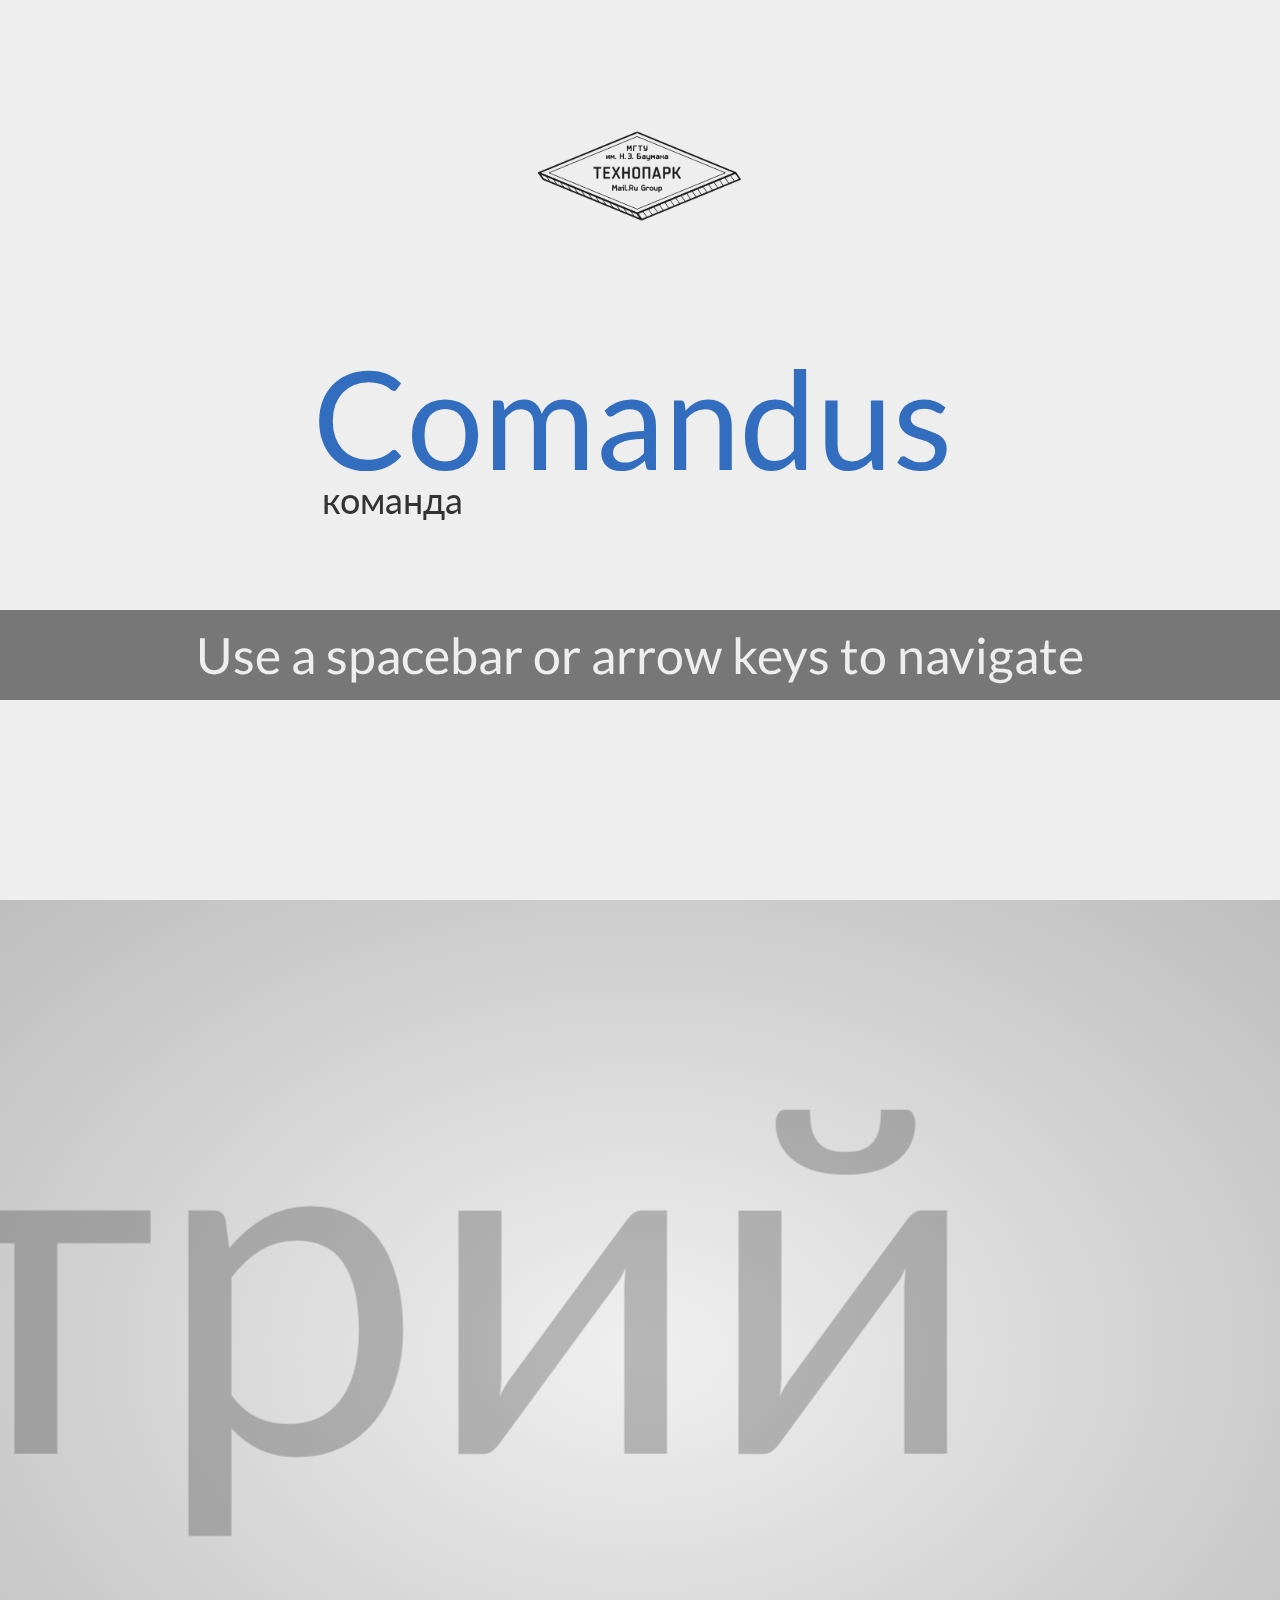
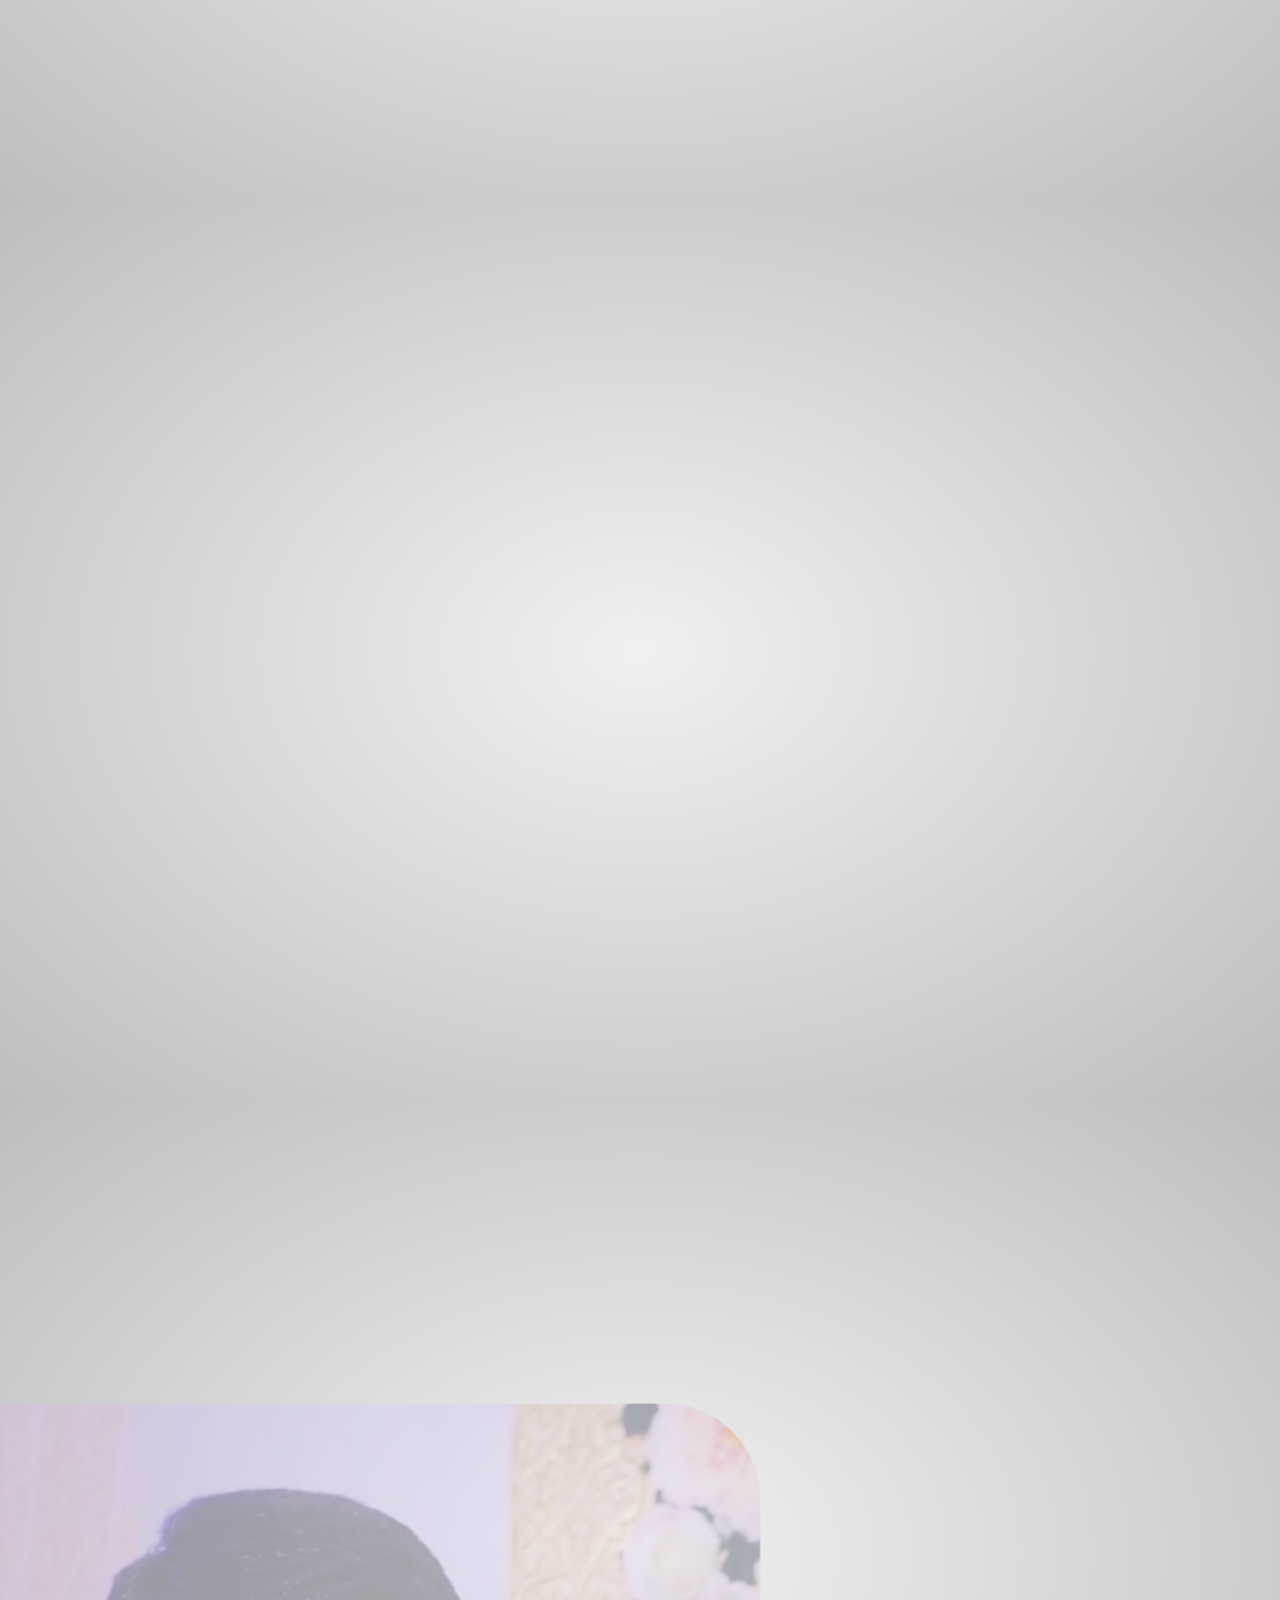
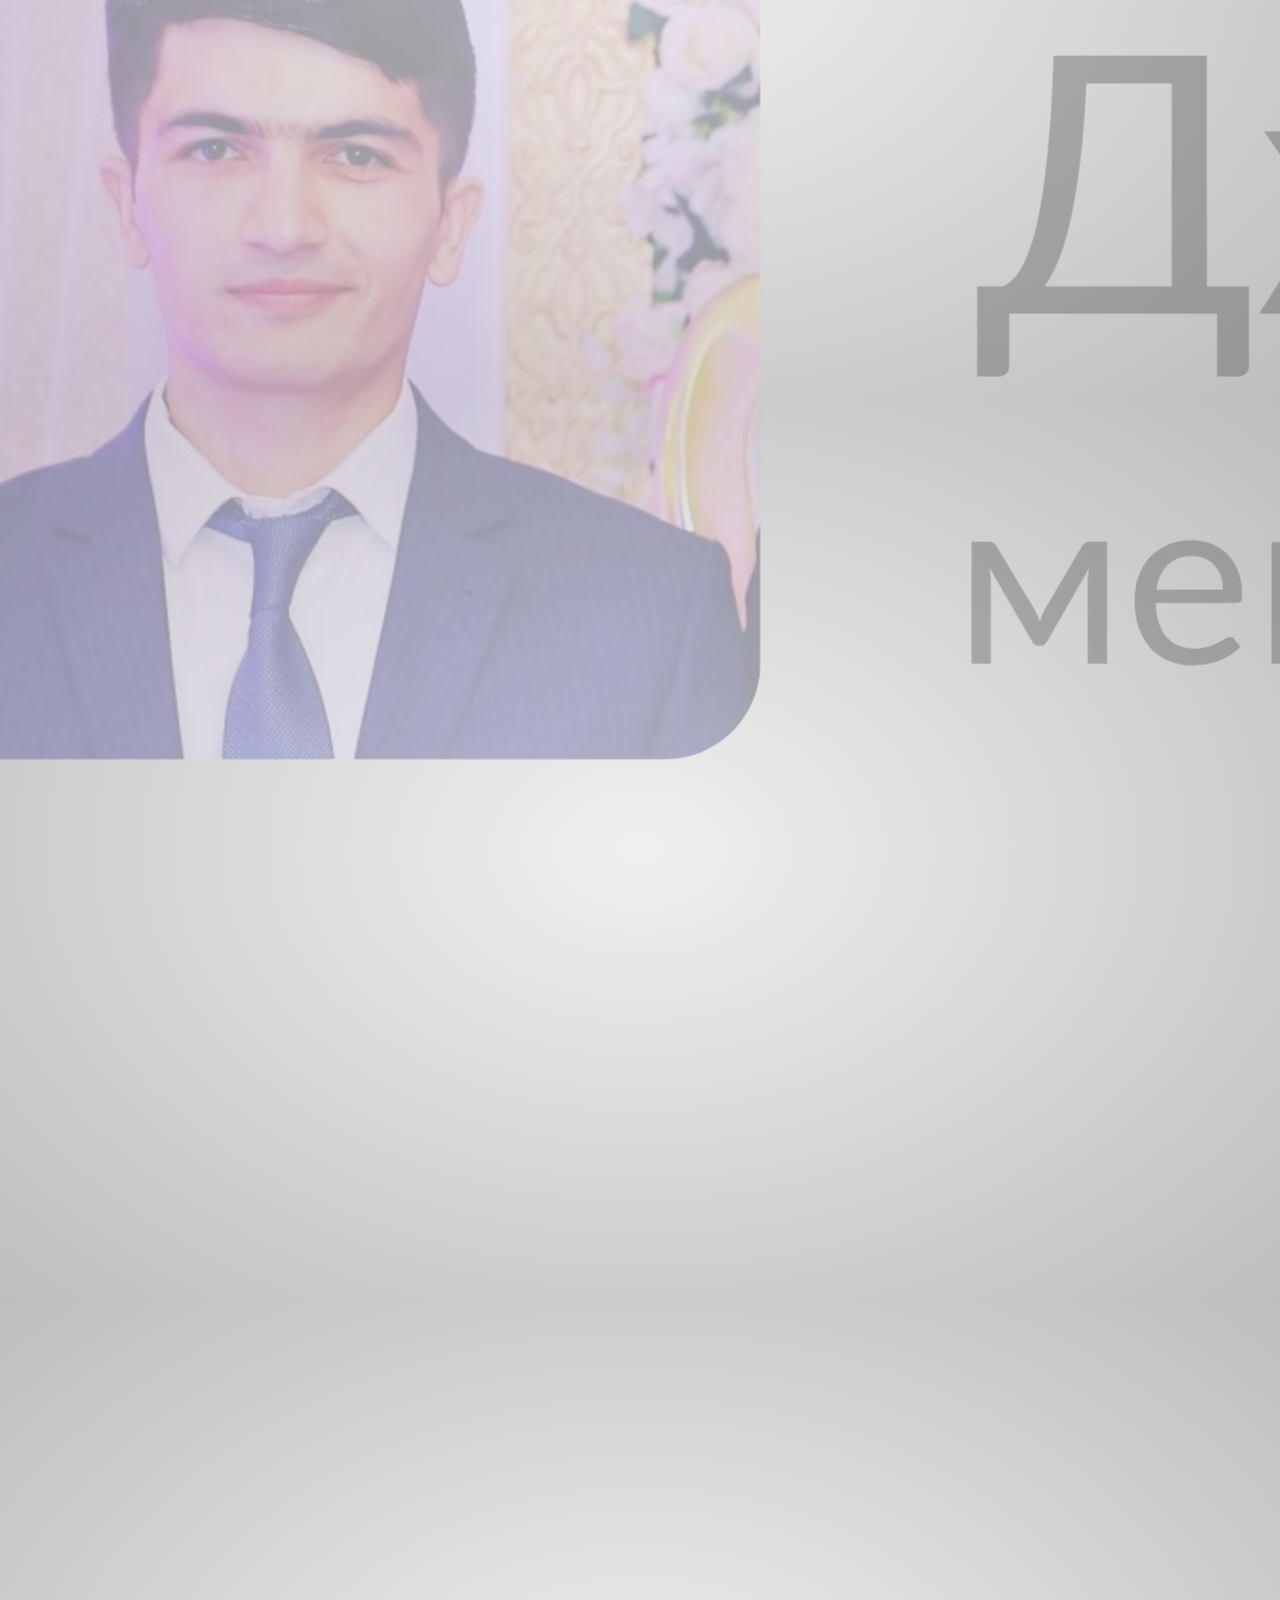
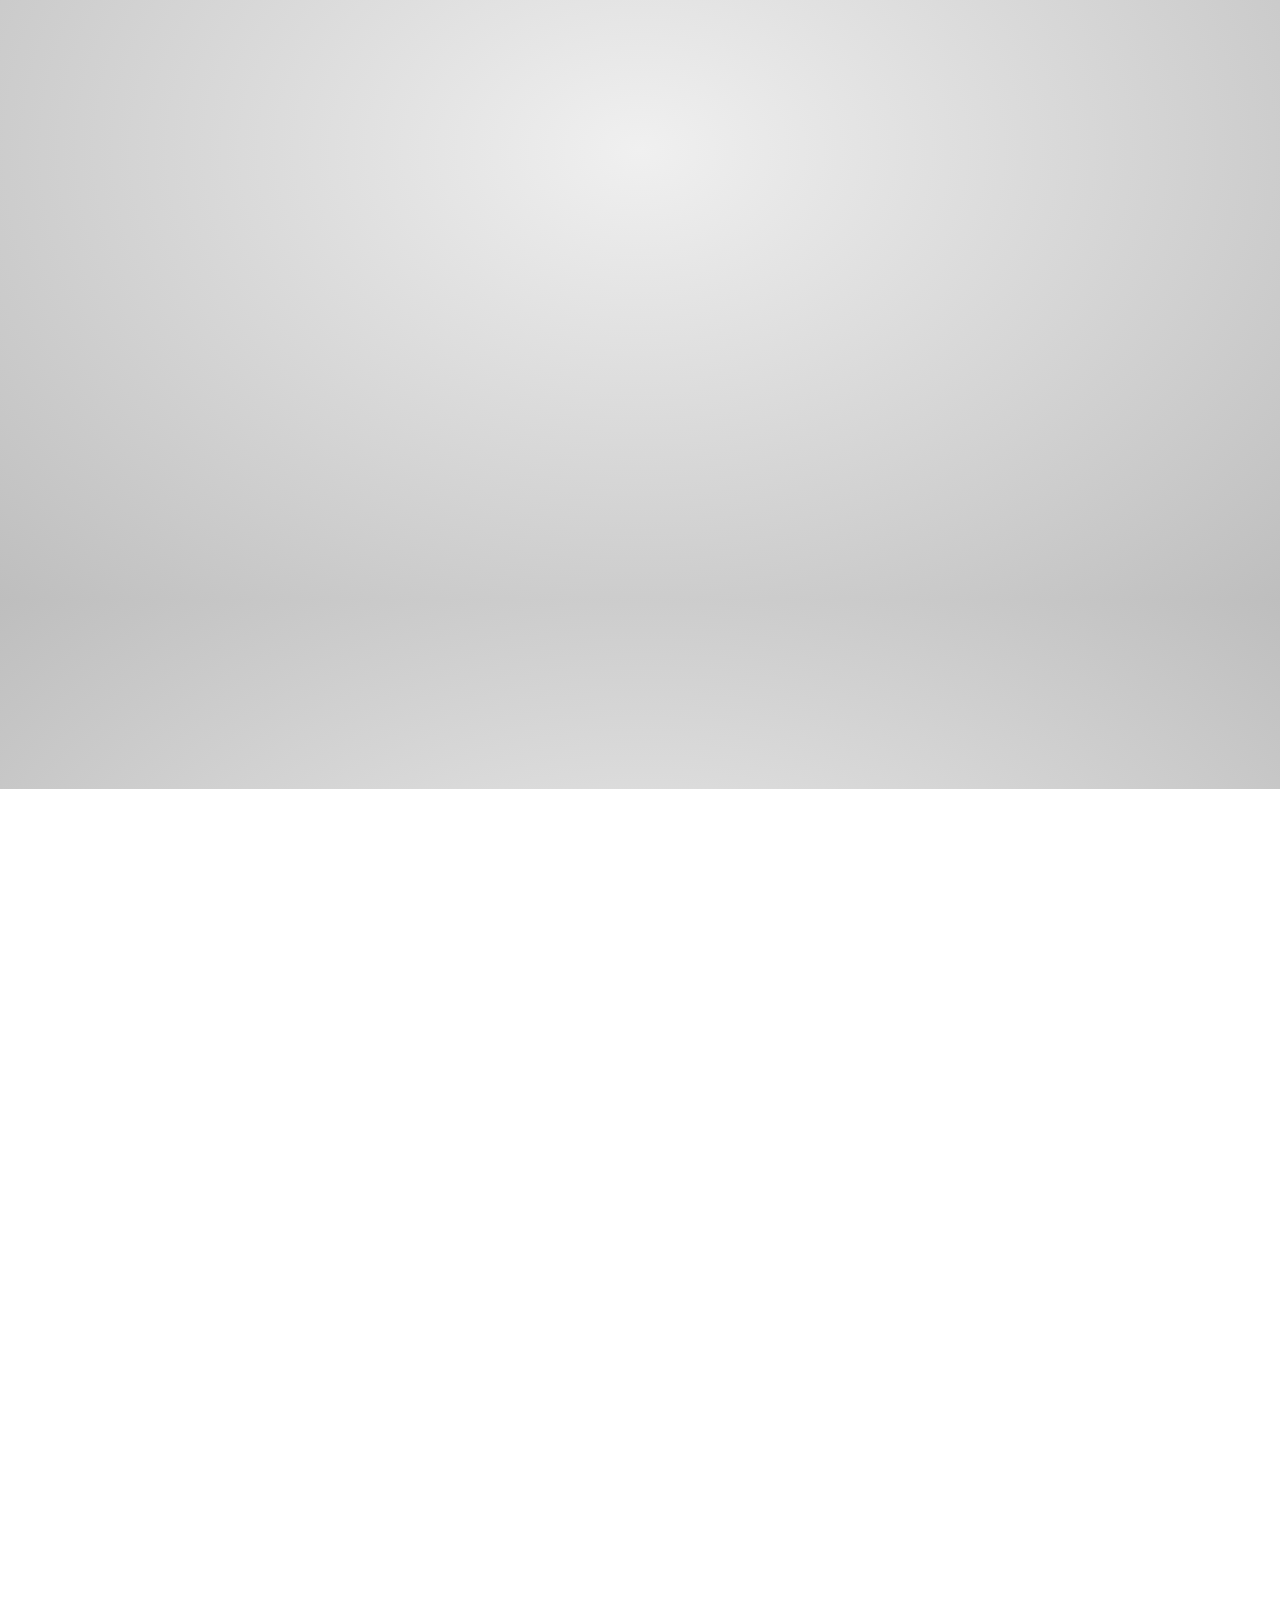
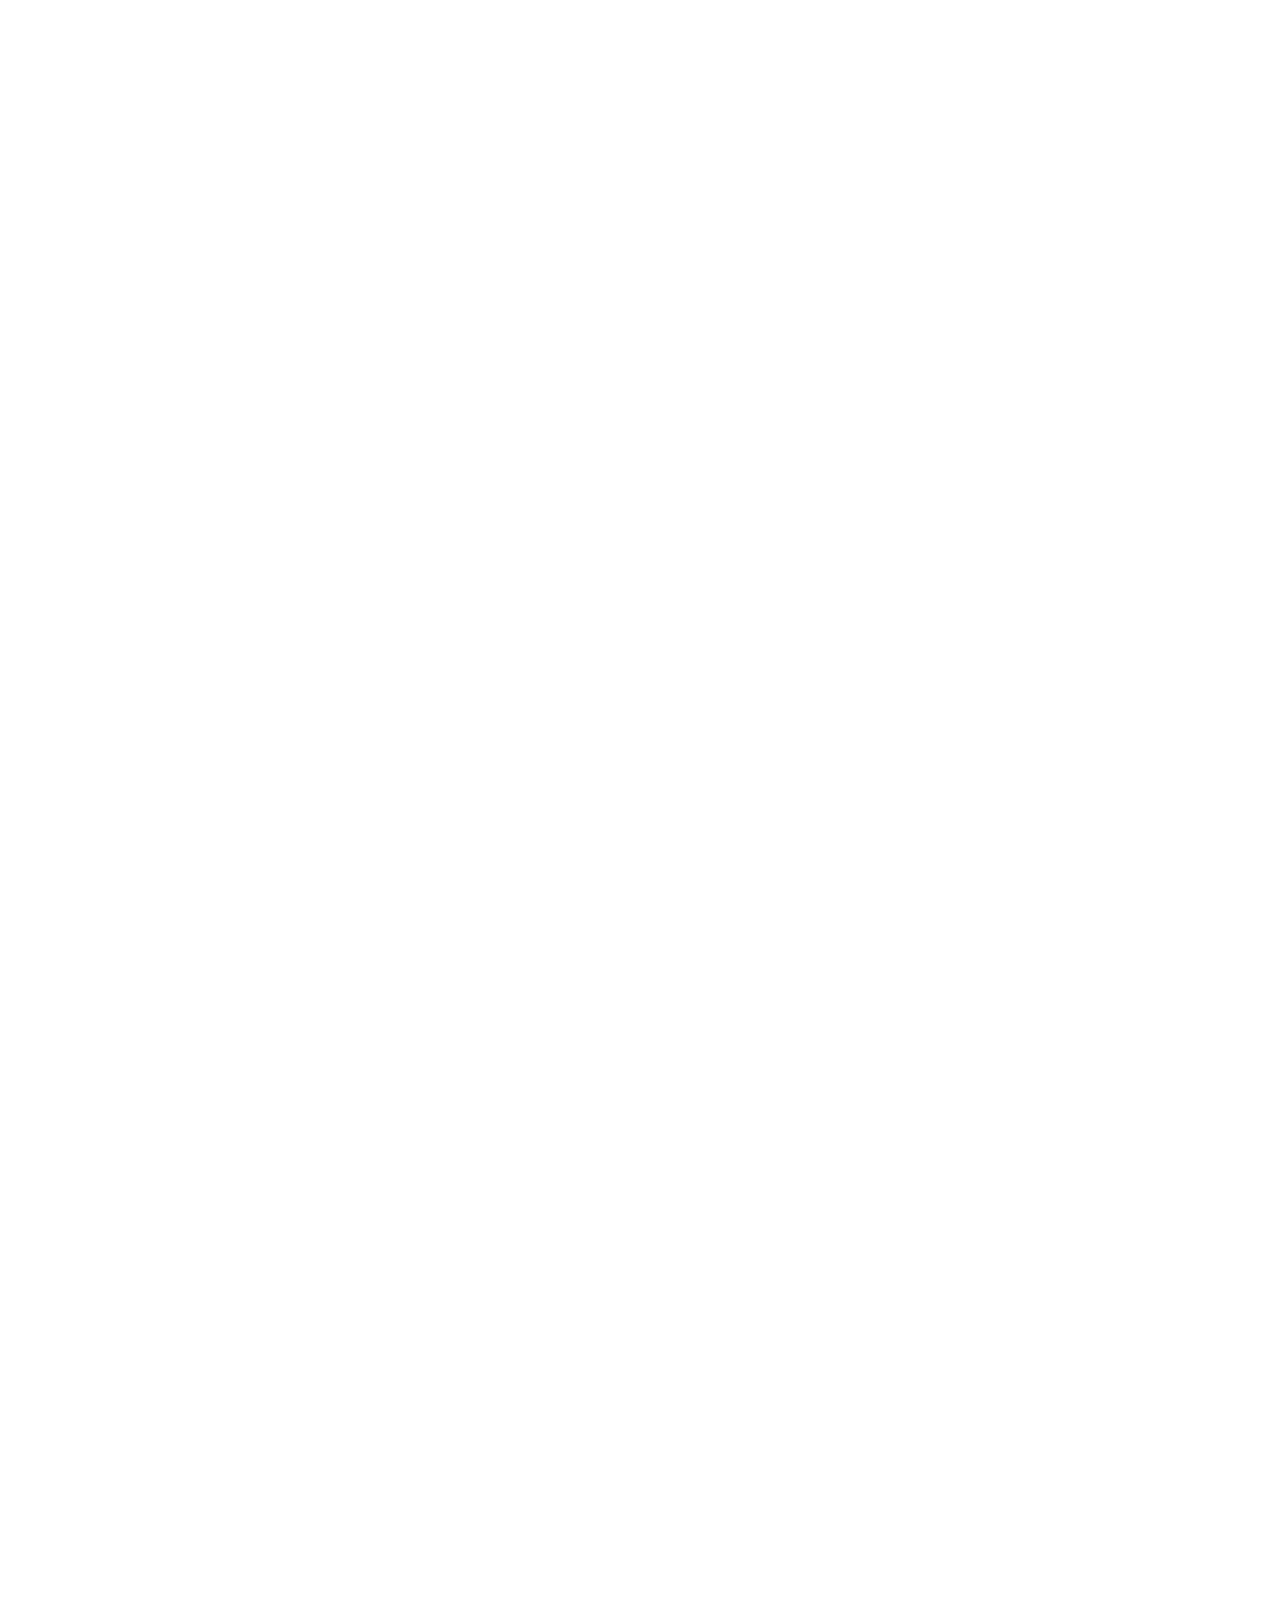
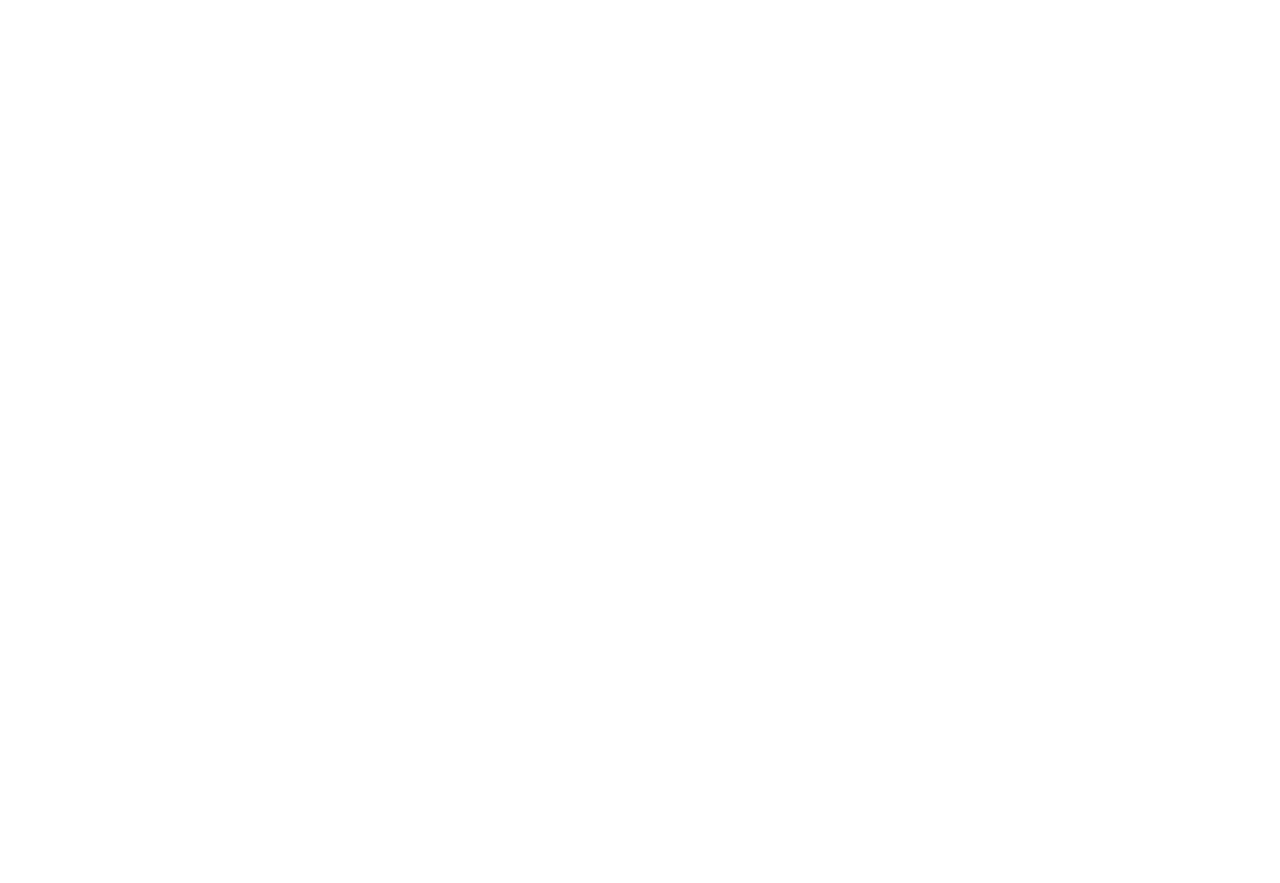
==== commit 650034c0: "fix" ====
--- a/strut/index.html
+++ b/strut/index.html
@@ -141,7 +141,7 @@
 
 						</div>
 						<div class="componentContainer "
-							 style="top: 269px; left: 223px; -webkit-transform:   ; -moz-transform:   ; transform:   ; width: NaNpx; height: NaNpx;">
+							 style="top: 269px; left: 185px; -webkit-transform:   ; -moz-transform:   ; transform:   ; width: NaNpx; height: NaNpx;">
 							<div class="transformContainer" style="-webkit-transform: scale(1, 1);
 -moz-transform: scale(1, 1);
 transform: scale(1, 1)">
@@ -151,9 +151,9 @@
 							</div>
 						</div>
 						<div class="componentContainer "
-							 style="top: 366px; left: 77px; -webkit-transform:   ; -moz-transform:   ; transform:   ; width: NaNpx; height: NaNpx;">
-							<div class="transformContainer" style="-webkit-transform: scale(1, 1);
--moz-transform: scale(1, 1);
+							 style="top: 412px; left: 194px; -webkit-transform:   ; -moz-transform:   ; transform:   ; width: NaNpx; height: NaNpx;">
+							<div class="transformContainer" style="-webkit-transform: scale(1, 1);
+ -moz-transform: scale(1, 1);
 transform: scale(1, 1)">
 								<div style="font-size: 36px;" class="antialias">
 									<font>команда</font>
@@ -181,35 +181,35 @@
 							 style="top: 581px; left: 352px; -webkit-transform:   ; -moz-transform:   ; transform:   ; width: 96px; height: 96px;">
 							<div class="transformContainer" style="-webkit-transform: scale(0.19, 0.19);
 -moz-transform: scale(0.19, 0.19);
-transform: scale(0.19, 0.19)"><img src="./../images/jaxa.jpg">
+transform: scale(0.19, 0.19)"><img src="./../images/jaxa.jpg" style="border-radius: 10%;">
 							</div>
 						</div>
 						<div class="componentContainer "
 							 style="top: 331px; left: 557px; -webkit-transform:   ; -moz-transform:   ; transform:   ; width: 146px; height: 146px;">
 							<div class="transformContainer" style="-webkit-transform: scale(0.3, 0.3);
 -moz-transform: scale(0.3, 0.3);
-transform: scale(0.3, 0.3)"><img src="../images/nozim.jpeg">
+transform: scale(0.3, 0.3)"><img src="../images/nozim.jpeg" style="border-radius: 10%;">
 							</div>
 						</div>
 						<div class="componentContainer "
 							 style="top: 331px; left: 88px; -webkit-transform:   ; -moz-transform:   ; transform:   ; width: 149px; height: 149.13px;">
 							<div class="transformContainer" style="-webkit-transform: scale(0.13, 0.13);
 -moz-transform: scale(0.13, 0.13);
-transform: scale(0.13, 0.13)"><img src="./../images/dima.jpg">
+transform: scale(0.13, 0.13)"><img src="./../images/dima.jpg" style="border-radius: 10%;">
 							</div>
 						</div>
 						<div class="componentContainer "
 							 style="top: 138px; left: 562px; -webkit-transform:   ; -moz-transform:   ; transform:   ; width: 143px; height: 143px;">
 							<div class="transformContainer" style="-webkit-transform: scale(0.22, 0.22);
 -moz-transform: scale(0.22, 0.22);
-transform: scale(0.22, 0.22)"><img src="./../images/sasha.jpg">
+transform: scale(0.22, 0.22)"><img src="./../images/sasha.jpg" style="border-radius: 10%;">
 							</div>
 						</div>
 						<div class="componentContainer "
 							 style="top: 143px; left: 88px; -webkit-transform:   ; -moz-transform:   ; transform:   ; width: 147px; height: 146.8px;">
 							<div class="transformContainer" style="-webkit-transform: scale(0.2, 0.2);
 -moz-transform: scale(0.2, 0.2);
-transform: scale(0.2, 0.2)"><img src="./../images/dasha.jpg">
+transform: scale(0.2, 0.2)"><img src="./../images/dasha.jpg" style="border-radius: 10%;">
 							</div>
 						</div>
 						<div class="componentContainer "
